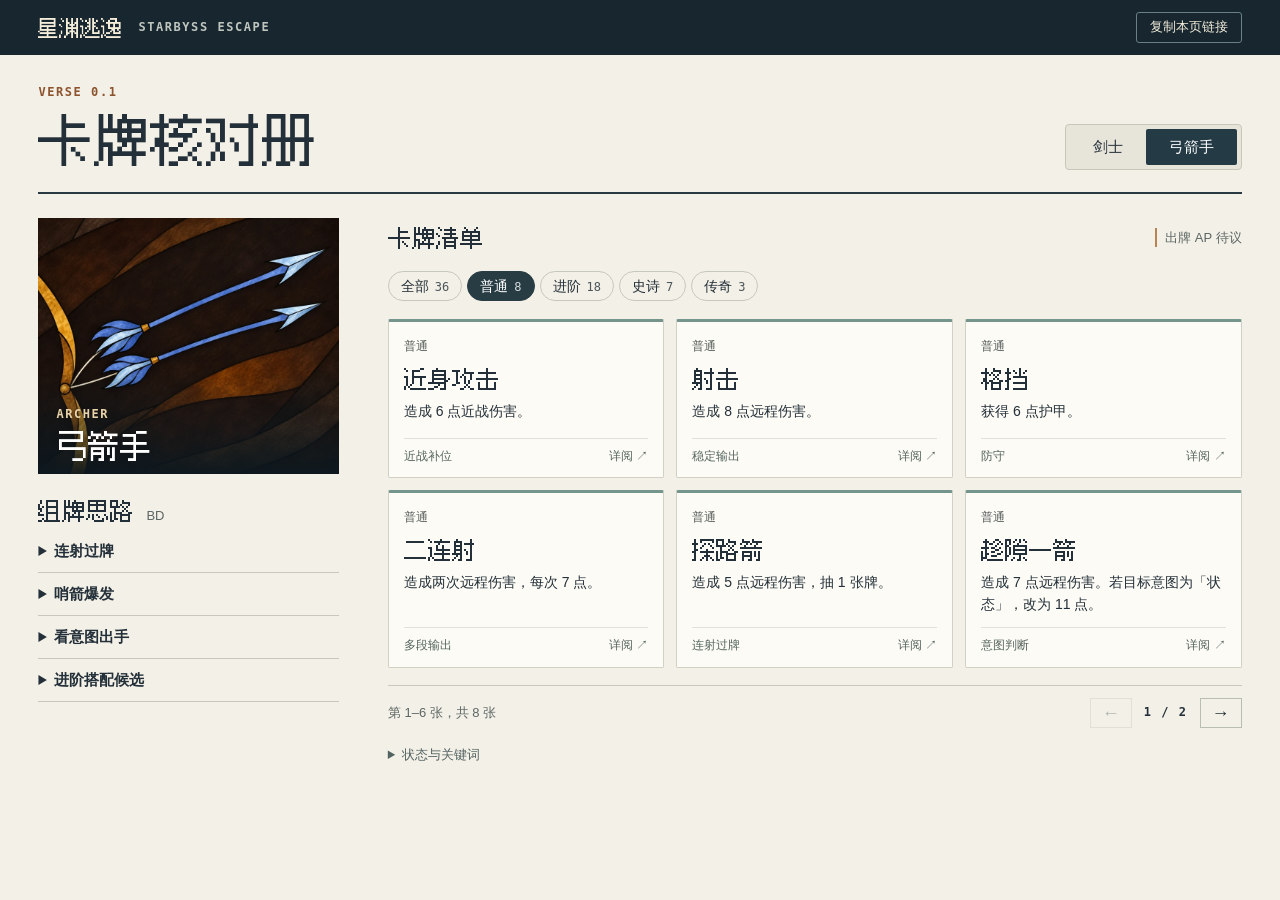
==== index.html @ 4376dd10 "Publish character card review" ====
<!doctype html>
<html lang="zh-CN"><head><meta charset="utf-8"><meta name="viewport" content="width=device-width,initial-scale=1"><meta name="robots" content="noindex,nofollow"><meta name="theme-color" content="#16232a"><title>星渊逃逸 · 卡牌核对册</title><link rel="stylesheet" href="style.css"><script defer src="cards.js"></script><script defer src="review.js"></script></head>
<body><header><div class="top"><b>星渊逃逸</b><span lang="en">STARBYSS ESCAPE</span><button id="share">复制本页链接</button></div></header>
<main><div class="mast"><div><p class="kicker">VERSE 0.1</p><h1>卡牌核对册</h1></div><nav id="roles" aria-label="切换角色"><button data-role="sword">剑士</button><button data-role="archer">弓箭手</button></nav></div>
<div class="spread"><aside><div class="hero"><img id="art" src="archer.webp" alt=""><div class="herohead"><small id="en"></small><h2 id="role"></h2></div></div>
<section class="builds"><h3>组牌思路 <small>BD</small></h3><div id="builds"></div></section></aside>
<section class="catalog" aria-label="卡牌清单"><div class="sectionhead"><h2>卡牌清单</h2><small>出牌 AP 待议</small></div><nav id="tiers" aria-label="品阶"></nav>
<div id="cards"></div><div class="page"><span id="count" aria-live="polite"></span><div><button id="prev" aria-label="上一页">←</button><b id="num"></b><button id="next" aria-label="下一页">→</button></div></div>
<details class="terms"><summary>状态与关键词</summary><dl id="terms"></dl></details></section></div></main>
<dialog id="detail" aria-labelledby="dname"><form method="dialog"><button aria-label="关闭">×</button></form><small id="dgrade"></small><h2 id="dname"></h2><p id="alias"></p><h3>卡牌功效</h3><p id="deffect"></p><h3>搭配与核对点</h3><p id="dnote"></p><div id="source"></div></dialog><div id="toast" role="status"></div></body></html>
---- style.css ----
@font-face{font-family:Pixel;src:url(pixel.ttf) format("truetype");font-display:swap}*{box-sizing:border-box}html{color-scheme:light}body{margin:0;background:#f3f0e7;color:#243039;font:15px/1.6 "Microsoft YaHei","PingFang SC",sans-serif}button,summary{cursor:pointer}button{color:inherit;font:inherit}button:focus-visible,summary:focus-visible{outline:3px solid #b36533;outline-offset:3px}header{background:#17262f;color:#f3edda}.top,main{width:min(1340px,94%);margin:auto}.top{min-height:55px;display:flex;align-items:center;gap:16px}.top b,.kicker,h1,h2,h3,.tile b{font-family:Pixel,sans-serif;font-weight:normal}.top b{font-size:21px}.top span,.herohead small,.kicker,.page b{font:600 12px/1.3 Consolas,monospace;letter-spacing:.13em}.top span{color:#bfc6be}.top button{margin-left:auto;border:1px solid #698088;background:none;color:#f3edda;padding:4px 13px;border-radius:3px;font-size:13px}.mast{display:flex;align-items:end;justify-content:space-between;padding:30px 0 22px;border-bottom:2px solid #283941}.kicker{margin:0 0 5px;color:#8c532e}.mast h1{font-size:clamp(38px,4.4vw,60px);line-height:1.15;margin:0}.mast nav{display:flex;background:#e7e4da;padding:4px;border:1px solid #c8c5b9;border-radius:4px}.mast button{padding:6px 23px;background:none;border:0;border-radius:2px}.mast button[aria-pressed=true]{background:#243b46;color:white}.spread{display:grid;grid-template-columns:minmax(215px,25%) minmax(0,1fr);gap:clamp(24px,3.8vw,60px);margin:24px 0 40px}.hero{height:clamp(205px,20vw,276px);position:relative;overflow:hidden;background:#102c33}.hero img{width:100%;height:100%;object-fit:cover;object-position:50% 42%}.herohead{position:absolute;bottom:0;left:0;padding:30px 18px 9px;width:100%;color:white;background:linear-gradient(transparent,rgba(12,24,31,.95))}.herohead small{color:#e9d3a9}.herohead h2{font-size:32px;line-height:1.15;margin:2px 0}.builds{padding-top:17px}.builds h3,.sectionhead h2{margin:0;font-size:24px}.builds h3 small,.sectionhead small,.page>span{color:#5c6664;font:13px/1.5 "Microsoft YaHei",sans-serif}.builds details{border-bottom:1px solid #c8c7bc;padding:9px 0}.builds summary{font-weight:600}.builds p{font-size:14px;margin:7px 0;color:#435355}.sectionhead,.page{display:flex;align-items:center;justify-content:space-between;gap:12px}.sectionhead small{border-left:2px solid #b98351;padding-left:8px}#tiers{display:flex;flex-wrap:wrap;gap:5px;margin:14px 0 18px}#tiers button{background:transparent;border:1px solid #c6c8bf;border-radius:20px;padding:3px 12px;font-size:14px}#tiers button[aria-pressed=true]{background:#283c44;border-color:#283c44;color:white}#tiers button small{font:12px Consolas,monospace;opacity:.8;margin-left:6px}#cards{display:grid;grid-template-columns:repeat(3,minmax(0,1fr));gap:12px}.tile{position:relative;text-align:left;width:100%;min-height:159px;background:#fcfbf5;padding:15px 15px 11px;border:1px solid #d0d0c4;border-top:3px solid var(--tier);display:flex;flex-direction:column;align-items:stretch;border-radius:2px}.tile:hover{border-color:#9e9c89;background:white}.tile .grade{font-size:12px;color:#565d5c}.tile b{font-size:24px;line-height:1.2;margin:8px 0}.tile .rule{font-size:14px;line-height:1.55;margin:0 0 12px}.tile .foot{padding-top:8px;margin-top:auto;border-top:1px solid #e2e1d8;display:flex;justify-content:space-between;color:#55645e;font-size:12px}.page{margin:17px 0;border-top:1px solid #c7c8be;padding-top:12px}.page div{display:flex;align-items:center;gap:12px}.page button{border:1px solid #b9beb5;background:none;font-size:18px;line-height:1;padding:5px 11px}.page button:disabled{opacity:.3;cursor:default}.terms{font-size:13px;color:#536361}.terms dl{display:grid;grid-template-columns:auto 1fr;gap:6px 10px}.terms dd{margin:0}dialog{width:min(480px,93%);border:1px solid #838981;padding:27px;background:#fcfaf1;color:#243039;box-shadow:0 18px 65px #0c1c2533}dialog::backdrop{background:#172833a6}dialog form{float:right}dialog button{border:1px solid #ccc7bc;background:transparent;padding:0 9px;font-size:22px}dialog h2{margin:8px 0 0;font-size:34px}dialog h3{font-size:17px;margin:20px 0 0;color:#4b615f}dialog p{margin:5px 0}#alias,#source,#dgrade{color:#636a65;font-size:13px}#source{margin-top:24px;border-top:1px solid #d8d6cb;padding-top:10px}#toast:not(:empty){position:fixed;bottom:20px;left:50%;transform:translateX(-50%);background:#193440;padding:8px 15px;color:white;border-radius:5px}
@media(max-width:1000px){#cards{grid-template-columns:repeat(2,minmax(0,1fr))}.spread{grid-template-columns:205px minmax(0,1fr);gap:22px}}@media(max-width:720px){.top,main{width:92%}.mast{align-items:center;padding:18px 0 15px}.mast button{padding:5px 10px}.mast h1{font-size:32px}.spread{display:block;margin-top:14px}.hero{height:120px}.hero img{object-position:50% 42%}.herohead{padding:10px 14px;background:linear-gradient(90deg,#101c24e8,transparent 75%)}.herohead h2{font-size:26px}.builds{padding:12px 0}.builds h3{font-size:19px}.builds details{padding:4px 0}.sectionhead{margin-top:8px}#cards{gap:8px}.tile{min-height:148px;padding:11px}.tile b{font-size:21px}.top span{font-size:10px}.top{gap:8px}.top button{padding:3px 7px}.page,.terms{margin-bottom:15px}}@media(max-width:360px){.top span{display:none}#cards{grid-template-columns:1fr}}
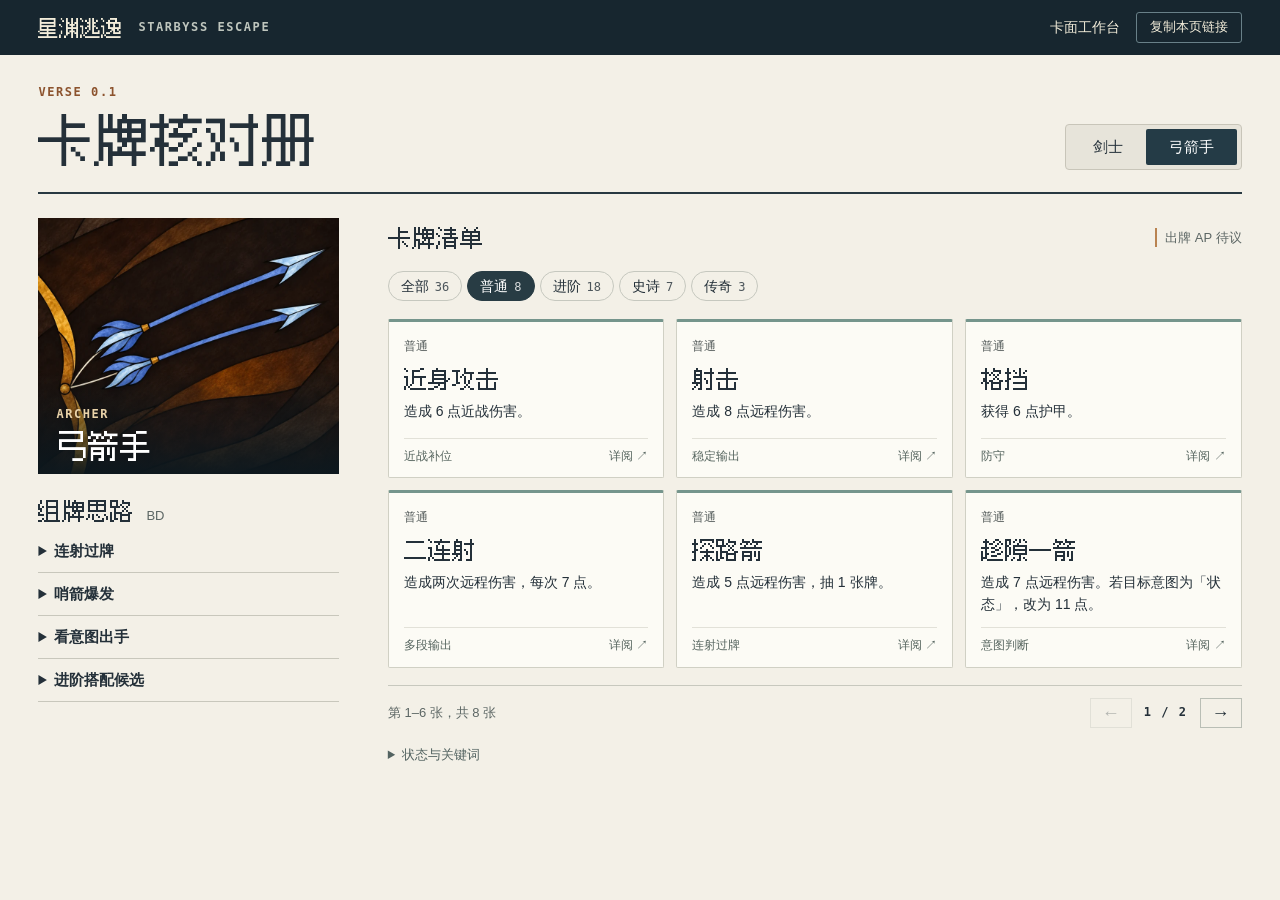
==== commit 6bb5bb73: "Connect review details to matching card workbench entries" ====
--- a/index.html
+++ b/index.html
@@ -1,10 +1,10 @@
 <!doctype html>
 <html lang="zh-CN"><head><meta charset="utf-8"><meta name="viewport" content="width=device-width,initial-scale=1"><meta name="robots" content="noindex,nofollow"><meta name="theme-color" content="#16232a"><title>星渊逃逸 · 卡牌核对册</title><link rel="stylesheet" href="style.css"><script defer src="cards.js"></script><script defer src="review.js"></script></head>
-<body><header><div class="top"><b>星渊逃逸</b><span lang="en">STARBYSS ESCAPE</span><button id="share">复制本页链接</button></div></header>
+<body><header><div class="top"><b>星渊逃逸</b><span lang="en">STARBYSS ESCAPE</span><a class="studio" href="card-library.html">卡面工作台</a><button id="share">复制本页链接</button></div></header>
 <main><div class="mast"><div><p class="kicker">VERSE 0.1</p><h1>卡牌核对册</h1></div><nav id="roles" aria-label="切换角色"><button data-role="sword">剑士</button><button data-role="archer">弓箭手</button></nav></div>
 <div class="spread"><aside><div class="hero"><img id="art" src="archer.webp" alt=""><div class="herohead"><small id="en"></small><h2 id="role"></h2></div></div>
 <section class="builds"><h3>组牌思路 <small>BD</small></h3><div id="builds"></div></section></aside>
 <section class="catalog" aria-label="卡牌清单"><div class="sectionhead"><h2>卡牌清单</h2><small>出牌 AP 待议</small></div><nav id="tiers" aria-label="品阶"></nav>
 <div id="cards"></div><div class="page"><span id="count" aria-live="polite"></span><div><button id="prev" aria-label="上一页">←</button><b id="num"></b><button id="next" aria-label="下一页">→</button></div></div>
 <details class="terms"><summary>状态与关键词</summary><dl id="terms"></dl></details></section></div></main>
-<dialog id="detail" aria-labelledby="dname"><form method="dialog"><button aria-label="关闭">×</button></form><small id="dgrade"></small><h2 id="dname"></h2><p id="alias"></p><h3>卡牌功效</h3><p id="deffect"></p><h3>搭配与核对点</h3><p id="dnote"></p><div id="source"></div></dialog><div id="toast" role="status"></div></body></html>
+<dialog id="detail" aria-labelledby="dname"><form method="dialog"><button aria-label="关闭">×</button></form><small id="dgrade"></small><h2 id="dname"></h2><p id="alias"></p><h3>卡牌功效</h3><p id="deffect"></p><h3>搭配与核对点</h3><p id="dnote"></p><div id="source"></div><a id="cardStudio" href="card-library.html">在工作台查看卡面 →</a></dialog><div id="toast" role="status"></div></body></html>
--- a/style.css
+++ b/style.css
@@ -1,2 +1,4 @@
 @font-face{font-family:Pixel;src:url(pixel.ttf) format("truetype");font-display:swap}*{box-sizing:border-box}html{color-scheme:light}body{margin:0;background:#f3f0e7;color:#243039;font:15px/1.6 "Microsoft YaHei","PingFang SC",sans-serif}button,summary{cursor:pointer}button{color:inherit;font:inherit}button:focus-visible,summary:focus-visible{outline:3px solid #b36533;outline-offset:3px}header{background:#17262f;color:#f3edda}.top,main{width:min(1340px,94%);margin:auto}.top{min-height:55px;display:flex;align-items:center;gap:16px}.top b,.kicker,h1,h2,h3,.tile b{font-family:Pixel,sans-serif;font-weight:normal}.top b{font-size:21px}.top span,.herohead small,.kicker,.page b{font:600 12px/1.3 Consolas,monospace;letter-spacing:.13em}.top span{color:#bfc6be}.top button{margin-left:auto;border:1px solid #698088;background:none;color:#f3edda;padding:4px 13px;border-radius:3px;font-size:13px}.mast{display:flex;align-items:end;justify-content:space-between;padding:30px 0 22px;border-bottom:2px solid #283941}.kicker{margin:0 0 5px;color:#8c532e}.mast h1{font-size:clamp(38px,4.4vw,60px);line-height:1.15;margin:0}.mast nav{display:flex;background:#e7e4da;padding:4px;border:1px solid #c8c5b9;border-radius:4px}.mast button{padding:6px 23px;background:none;border:0;border-radius:2px}.mast button[aria-pressed=true]{background:#243b46;color:white}.spread{display:grid;grid-template-columns:minmax(215px,25%) minmax(0,1fr);gap:clamp(24px,3.8vw,60px);margin:24px 0 40px}.hero{height:clamp(205px,20vw,276px);position:relative;overflow:hidden;background:#102c33}.hero img{width:100%;height:100%;object-fit:cover;object-position:50% 42%}.herohead{position:absolute;bottom:0;left:0;padding:30px 18px 9px;width:100%;color:white;background:linear-gradient(transparent,rgba(12,24,31,.95))}.herohead small{color:#e9d3a9}.herohead h2{font-size:32px;line-height:1.15;margin:2px 0}.builds{padding-top:17px}.builds h3,.sectionhead h2{margin:0;font-size:24px}.builds h3 small,.sectionhead small,.page>span{color:#5c6664;font:13px/1.5 "Microsoft YaHei",sans-serif}.builds details{border-bottom:1px solid #c8c7bc;padding:9px 0}.builds summary{font-weight:600}.builds p{font-size:14px;margin:7px 0;color:#435355}.sectionhead,.page{display:flex;align-items:center;justify-content:space-between;gap:12px}.sectionhead small{border-left:2px solid #b98351;padding-left:8px}#tiers{display:flex;flex-wrap:wrap;gap:5px;margin:14px 0 18px}#tiers button{background:transparent;border:1px solid #c6c8bf;border-radius:20px;padding:3px 12px;font-size:14px}#tiers button[aria-pressed=true]{background:#283c44;border-color:#283c44;color:white}#tiers button small{font:12px Consolas,monospace;opacity:.8;margin-left:6px}#cards{display:grid;grid-template-columns:repeat(3,minmax(0,1fr));gap:12px}.tile{position:relative;text-align:left;width:100%;min-height:159px;background:#fcfbf5;padding:15px 15px 11px;border:1px solid #d0d0c4;border-top:3px solid var(--tier);display:flex;flex-direction:column;align-items:stretch;border-radius:2px}.tile:hover{border-color:#9e9c89;background:white}.tile .grade{font-size:12px;color:#565d5c}.tile b{font-size:24px;line-height:1.2;margin:8px 0}.tile .rule{font-size:14px;line-height:1.55;margin:0 0 12px}.tile .foot{padding-top:8px;margin-top:auto;border-top:1px solid #e2e1d8;display:flex;justify-content:space-between;color:#55645e;font-size:12px}.page{margin:17px 0;border-top:1px solid #c7c8be;padding-top:12px}.page div{display:flex;align-items:center;gap:12px}.page button{border:1px solid #b9beb5;background:none;font-size:18px;line-height:1;padding:5px 11px}.page button:disabled{opacity:.3;cursor:default}.terms{font-size:13px;color:#536361}.terms dl{display:grid;grid-template-columns:auto 1fr;gap:6px 10px}.terms dd{margin:0}dialog{width:min(480px,93%);border:1px solid #838981;padding:27px;background:#fcfaf1;color:#243039;box-shadow:0 18px 65px #0c1c2533}dialog::backdrop{background:#172833a6}dialog form{float:right}dialog button{border:1px solid #ccc7bc;background:transparent;padding:0 9px;font-size:22px}dialog h2{margin:8px 0 0;font-size:34px}dialog h3{font-size:17px;margin:20px 0 0;color:#4b615f}dialog p{margin:5px 0}#alias,#source,#dgrade{color:#636a65;font-size:13px}#source{margin-top:24px;border-top:1px solid #d8d6cb;padding-top:10px}#toast:not(:empty){position:fixed;bottom:20px;left:50%;transform:translateX(-50%);background:#193440;padding:8px 15px;color:white;border-radius:5px}
 @media(max-width:1000px){#cards{grid-template-columns:repeat(2,minmax(0,1fr))}.spread{grid-template-columns:205px minmax(0,1fr);gap:22px}}@media(max-width:720px){.top,main{width:92%}.mast{align-items:center;padding:18px 0 15px}.mast button{padding:5px 10px}.mast h1{font-size:32px}.spread{display:block;margin-top:14px}.hero{height:120px}.hero img{object-position:50% 42%}.herohead{padding:10px 14px;background:linear-gradient(90deg,#101c24e8,transparent 75%)}.herohead h2{font-size:26px}.builds{padding:12px 0}.builds h3{font-size:19px}.builds details{padding:4px 0}.sectionhead{margin-top:8px}#cards{gap:8px}.tile{min-height:148px;padding:11px}.tile b{font-size:21px}.top span{font-size:10px}.top{gap:8px}.top button{padding:3px 7px}.page,.terms{margin-bottom:15px}}@media(max-width:360px){.top span{display:none}#cards{grid-template-columns:1fr}}
+
+.top .studio{margin-left:auto;color:#f3edda;text-decoration:none;font-size:14px}.top .studio:hover,#cardStudio:hover{text-decoration:underline}.top #share{margin-left:0}#cardStudio{display:inline-block;margin-top:15px;color:#265659;font-weight:600;text-underline-offset:3px}@media(max-width:530px){.top span{display:none}}
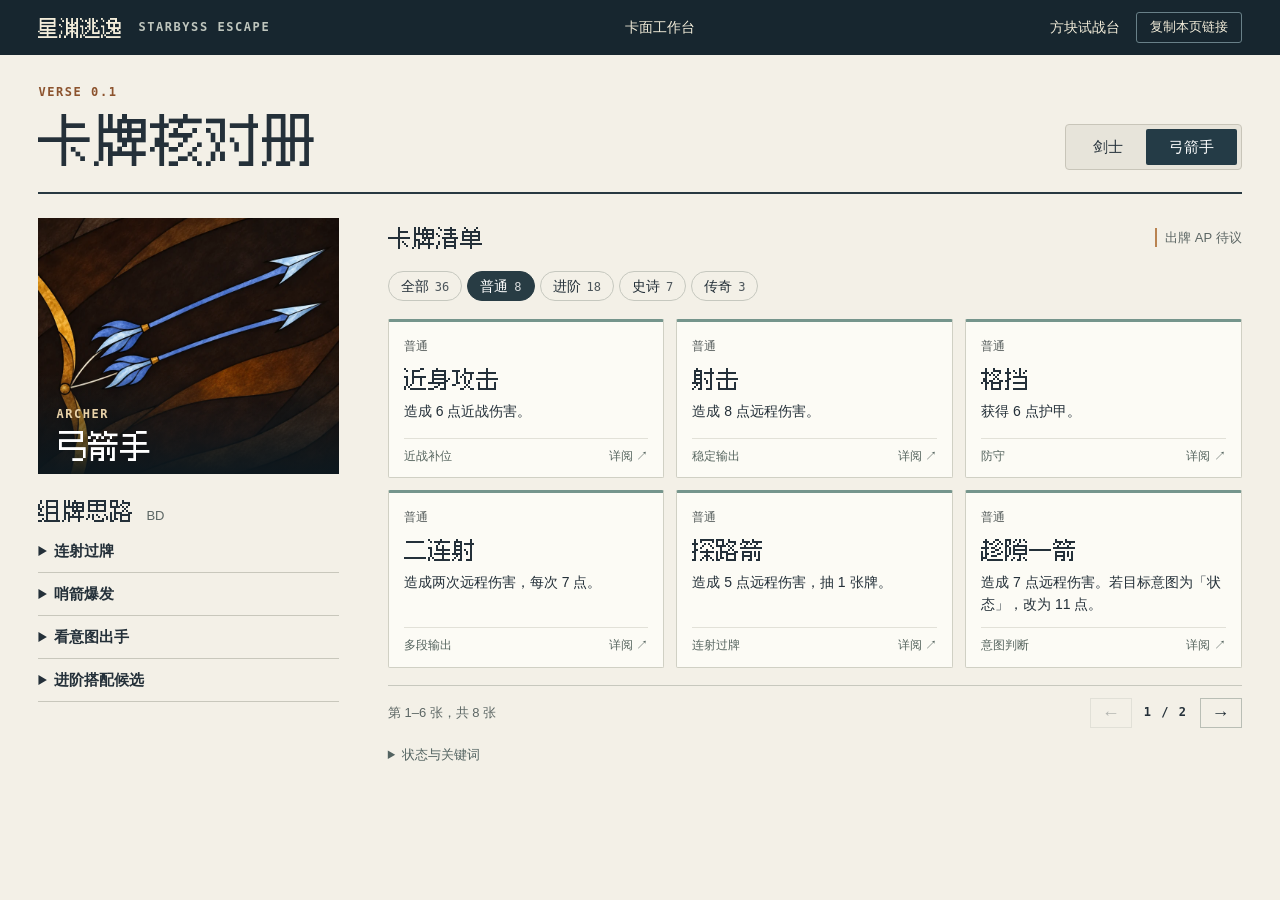
==== commit 169641b1: "Link the block playtest from the card catalog" ====
--- a/index.html
+++ b/index.html
@@ -1,10 +1,10 @@
 <!doctype html>
 <html lang="zh-CN"><head><meta charset="utf-8"><meta name="viewport" content="width=device-width,initial-scale=1"><meta name="robots" content="noindex,nofollow"><meta name="theme-color" content="#16232a"><title>星渊逃逸 · 卡牌核对册</title><link rel="stylesheet" href="style.css"><script defer src="cards.js"></script><script defer src="review.js"></script></head>
-<body><header><div class="top"><b>星渊逃逸</b><span lang="en">STARBYSS ESCAPE</span><a class="studio" href="card-library.html">卡面工作台</a><button id="share">复制本页链接</button></div></header>
+<body><header><div class="top"><b>星渊逃逸</b><span lang="en">STARBYSS ESCAPE</span><a class="studio" href="card-library.html">卡面工作台</a><a class="studio" href="battle-lab.html">方块试战台</a><button id="share">复制本页链接</button></div></header>
 <main><div class="mast"><div><p class="kicker">VERSE 0.1</p><h1>卡牌核对册</h1></div><nav id="roles" aria-label="切换角色"><button data-role="sword">剑士</button><button data-role="archer">弓箭手</button></nav></div>
 <div class="spread"><aside><div class="hero"><img id="art" src="archer.webp" alt=""><div class="herohead"><small id="en"></small><h2 id="role"></h2></div></div>
 <section class="builds"><h3>组牌思路 <small>BD</small></h3><div id="builds"></div></section></aside>
 <section class="catalog" aria-label="卡牌清单"><div class="sectionhead"><h2>卡牌清单</h2><small>出牌 AP 待议</small></div><nav id="tiers" aria-label="品阶"></nav>
 <div id="cards"></div><div class="page"><span id="count" aria-live="polite"></span><div><button id="prev" aria-label="上一页">←</button><b id="num"></b><button id="next" aria-label="下一页">→</button></div></div>
 <details class="terms"><summary>状态与关键词</summary><dl id="terms"></dl></details></section></div></main>
-<dialog id="detail" aria-labelledby="dname"><form method="dialog"><button aria-label="关闭">×</button></form><small id="dgrade"></small><h2 id="dname"></h2><p id="alias"></p><h3>卡牌功效</h3><p id="deffect"></p><h3>搭配与核对点</h3><p id="dnote"></p><div id="source"></div><a id="cardStudio" href="card-library.html">在工作台查看卡面 →</a></dialog><div id="toast" role="status"></div></body></html>
+<dialog id="detail" aria-labelledby="dname"><form method="dialog"><button aria-label="关闭">×</button></form><small id="dgrade"></small><h2 id="dname"></h2><p id="alias"></p><h3>卡牌功效</h3><p id="deffect"></p><h3>搭配与核对点</h3><p id="dnote"></p><div id="source"></div><a id="cardStudio" href="card-library.html">在工作台查看卡面 →</a></dialog><div id="toast" role="status"></div></body></html>
